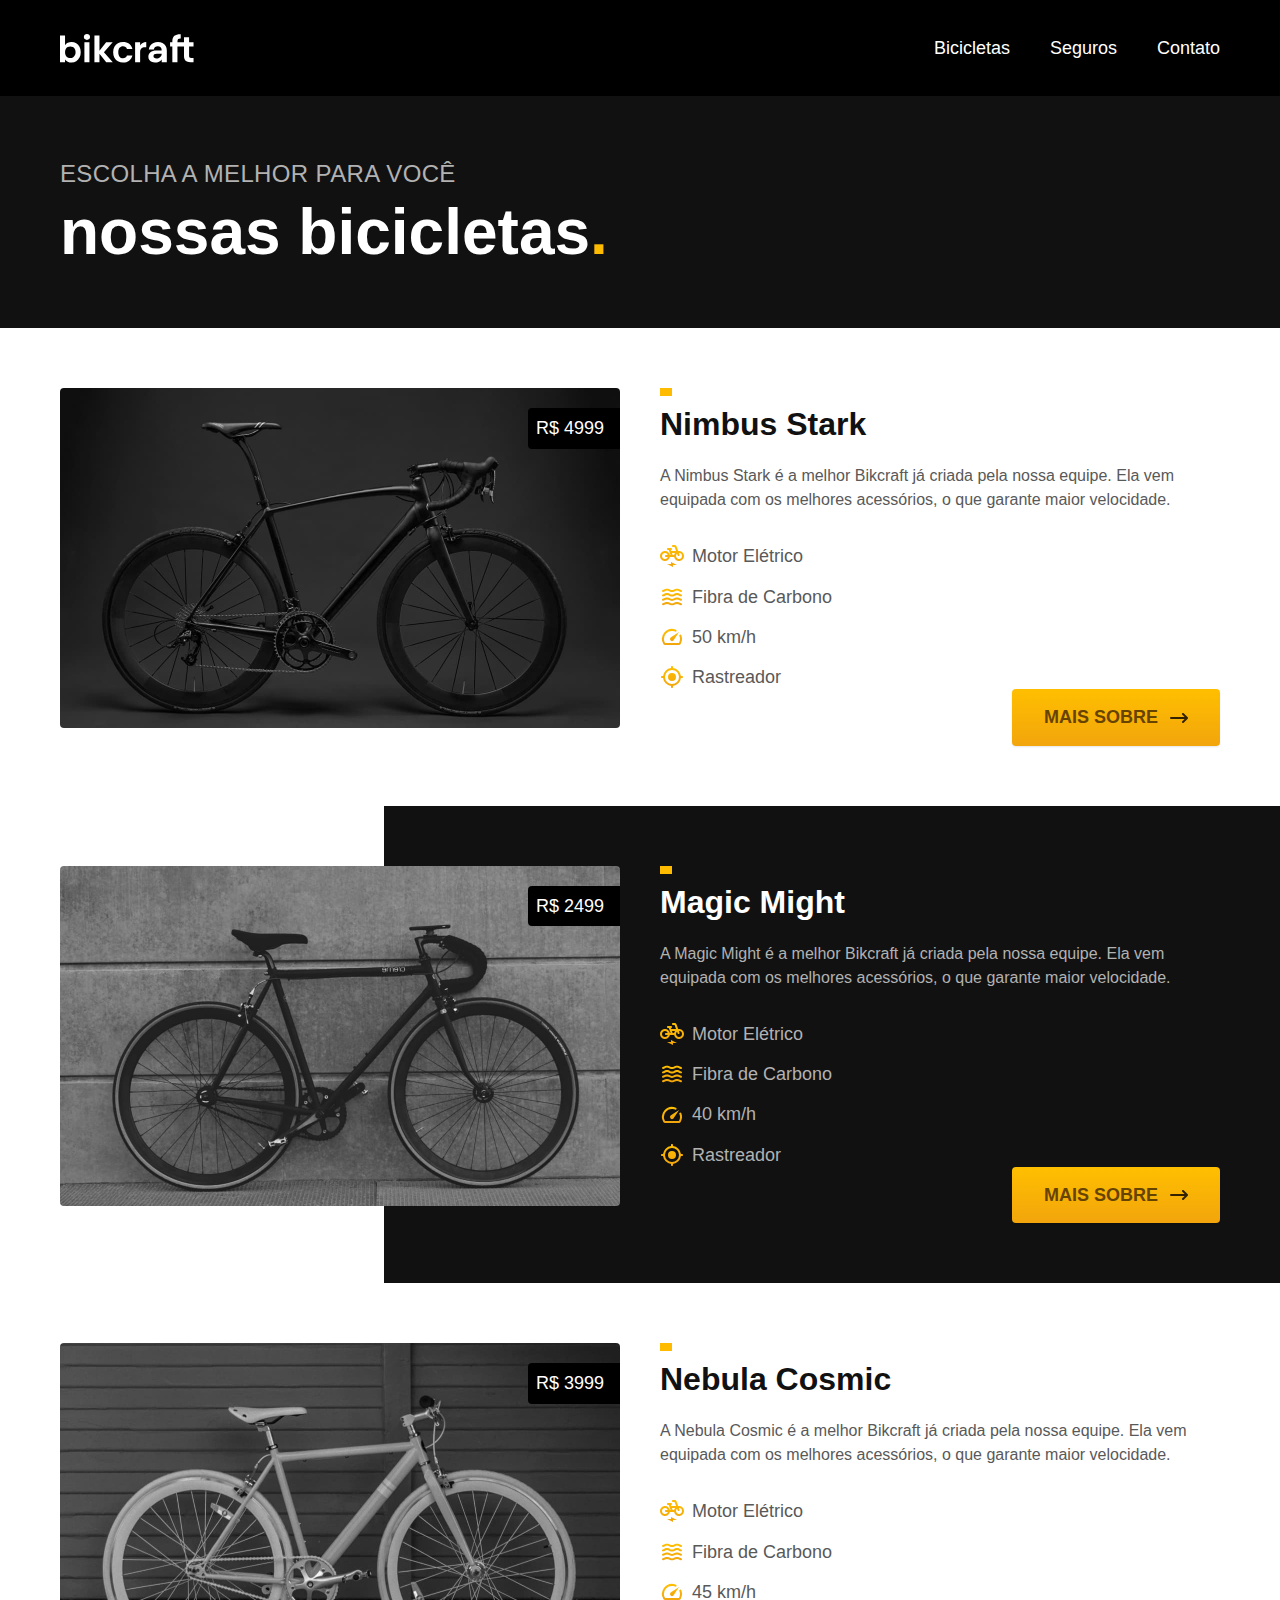
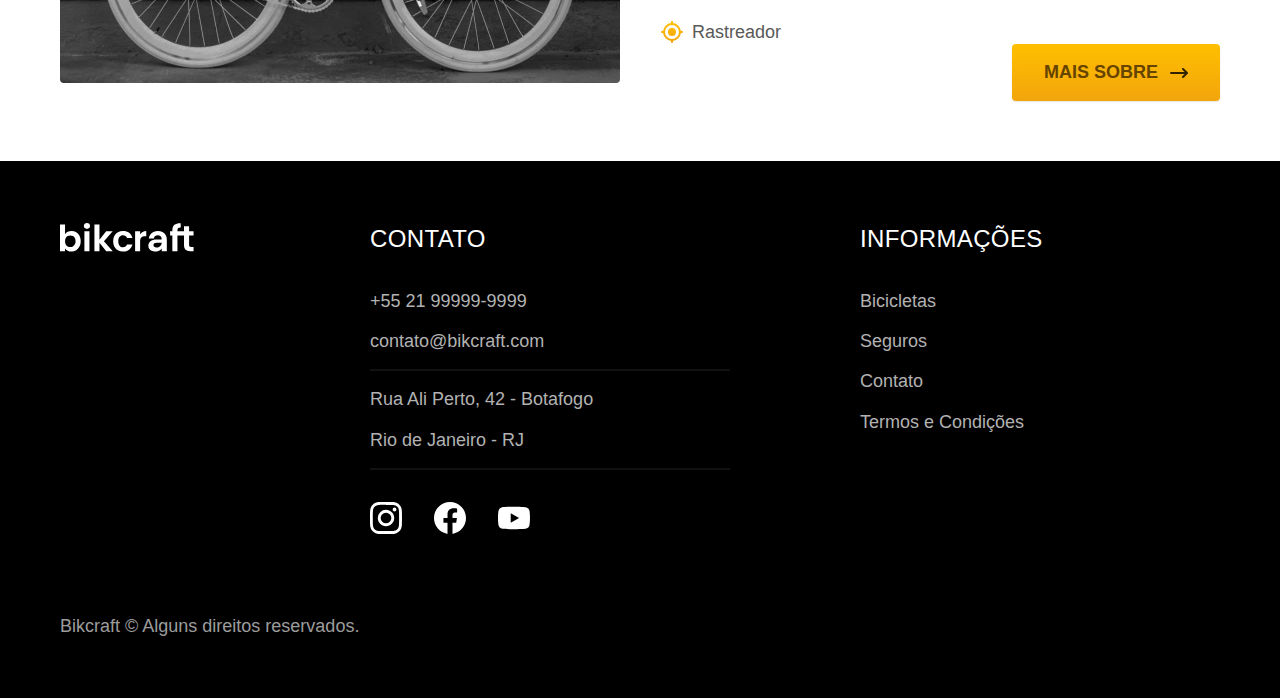
==== bicicletas.html @ b1b0389e "pagina bicicletas" ====
<!DOCTYPE html>

<html lang="pt-br">

<head>
    <meta charset="UTF-8">
    <meta name="viewport" content="width=device-width, initial-scale=1.0">
    <title>Nossas Bicicletas | Bikcraft - Bicicletas Elétricas</title>
    <meta name="description" content="Bicicletas">

    <link rel="stylesheet" href="./css/style.css">

</head>

<body id="bicicletas">
    <header class="header-bg">
        <div class="header container">
            <a href="./">
                <img src="./img/bikcraft.svg" alt="Bikcraft">
            </a>
            <nav aria-lavel="primaria">
                <ul class="header-menu font-1-m cor-0">
                    <li><a href="./bicicletas.html">Bicicletas</a></li>
                    <li><a href="./seguros.html">Seguros</a></li>
                    <li><a href="./contato.html">Contato</a></li>
                </ul>
            </nav>
        </div>
    </header>

    <main>
        <div class="titulo-bg">
            <div class="titulo container">
                <p class="font-2-l-b cor-5">Escolha a melhor para você</p>
                <h1 class="font-1-xxl cor-0">nossas bicicletas<span class="cor-p1">.</span></h1>
            </div>
        </div>

        <div class="bicicletas container">
            <div class="bicicletas-imagem">
                <img src="./img/bicicletas/nimbus.jpg" alt="Bicicleta preta">
                <span class="font-2-m cor-0">R$ 4999</span>
            </div>
            <div class="bicicletas-conteudo">
                <h2 class="font-1-xl">Nimbus Stark</h2>
                <p class="font-2-s cor-8">A Nimbus Stark é a melhor Bikcraft já criada pela nossa equipe. Ela vem equipada com os melhores acessórios, o que garante maior velocidade.</p>
                <ul class="font-1-m cor-8">
                    <li><img src="./img/icones/eletrica.svg" alt="">Motor Elétrico</li>
                    <li><img src="./img/icones/carbono.svg" alt="">Fibra de Carbono</li>
                    <li><img src="./img/icones/velocidade.svg" alt="">50 km/h</li>
                    <li><img src="./img/icones/rastreador.svg" alt="">Rastreador</li>
                </ul>
                <a class="botao seta" href="./bicicletas/nimbus.html">Mais Sobre</a>
            </div>
        </div>

        <div class="bicicletas-bg">
            <div class="bicicletas container">
                <div class="bicicletas-imagem">
                    <img src="./img/bicicletas/magic.jpg" alt="Bicicleta preta">
                    <span class="font-2-m cor-0">R$ 2499</span>
                </div>
                <div class="bicicletas-conteudo">
                    <h2 class="font-1-xl cor-0">Magic Might</h2>
                    <p class="font-2-s cor-5">A Magic Might é a melhor Bikcraft já criada pela nossa equipe. Ela vem equipada com os melhores acessórios, o que garante maior velocidade.</p>
                    <ul class="font-1-m cor-5">
                        <li><img src="./img/icones/eletrica.svg" alt="">Motor Elétrico</li>
                        <li><img src="./img/icones/carbono.svg" alt="">Fibra de Carbono</li>
                        <li><img src="./img/icones/velocidade.svg" alt="">40 km/h</li>
                        <li><img src="./img/icones/rastreador.svg" alt="">Rastreador</li>
                    </ul>
                    <a class="botao seta" href="./bicicletas/magic.html">Mais Sobre</a>
                </div>
            </div>
        </div>

        <div class="bicicletas container">
            <div class="bicicletas-imagem">
                <img src="./img/bicicletas/nebula.jpg" alt="Bicicleta preta">
                <span class="font-2-m cor-0">R$ 3999</span>
            </div>
            <div class="bicicletas-conteudo">
                <h2 class="font-1-xl">Nebula Cosmic</h2>
                <p class="font-2-s cor-8">A Nebula Cosmic é a melhor Bikcraft já criada pela nossa equipe. Ela vem equipada com os melhores acessórios, o que garante maior velocidade.</p>
                <ul class="font-1-m cor-8">
                    <li><img src="./img/icones/eletrica.svg" alt="">Motor Elétrico</li>
                    <li><img src="./img/icones/carbono.svg" alt="">Fibra de Carbono</li>
                    <li><img src="./img/icones/velocidade.svg" alt="">45 km/h</li>
                    <li><img src="./img/icones/rastreador.svg" alt="">Rastreador</li>
                </ul>
                <a class="botao seta" href="./bicicletas/nebula.html">Mais Sobre</a>
            </div>
        </div>

    </main>

    <footer class="footer-bg">
        <div class="footer container">
            <img src="./img/bikcraft.svg" alt="Bikcraft">
            <div class="footer-contato">
                <h3 class="font-2-l-b cor-0">Contato</h3>
                <ul class="font-2-m cor-5">
                    <li><a href="tel:+5521999999999">+55 21 99999-9999</a></li>
                    <li><a href="mailto:contato@bikcraft.com">contato@bikcraft.com</a></li>
                    <li>Rua Ali Perto, 42 - Botafogo</li>
                    <li>Rio de Janeiro - RJ</li>
                </ul>
                <div class="footer-redes">
                    <a href="./">
                        <img src="./img/redes/instagram.svg" alt="Instagram">
                    </a>
                    <a href="./">
                        <img src="./img/redes/facebook.svg" alt="Facebook">
                    </a>
                    <a href="./">
                        <img src="./img/redes/youtube.svg" alt="Youtube">
                    </a>
                </div>
            </div>
            <div class="footer-informacoes">
                <h3 class="font-2-l-b cor-0">Informações</h3>
                <nav>
                    <ul class="font-1-m cor-5">
                        <li><a href="./bicicletas.html">Bicicletas</a></li>
                        <li><a href="./seguros.html">Seguros</a></li>
                        <li><a href="./contato.html">Contato</a></li>
                        <li><a href="./termos.html">Termos e Condições</a></li>
                    </ul>
                </nav>
            </div>
            <p class="footer-copy font-2-m cor-6">Bikcraft © Alguns direitos reservados.</p>
        </div>
    </footer>
</body>

</html>
---- css/style.css ----
@import "./global/global.css";
@import "./utilidades/tipografia.css";
@import "./utilidades/cores.css";

@import "./global/header.css";
@import "./global/footer.css";

/* Utilidades */
@import "./utilidades/componentes.css";

/* Home */
@import "./home/introducao.css";
@import "./home/tecnologia.css";
@import "./home/parceiros.css";
@import "./home/depoimento.css";

/* Bicicletas */
@import "./bicicletas/bicicletas-lista.css";
@import "./bicicletas/bicicletas.css";

/* Seguros */
@import "./seguros/seguros.css";

/* Termos */
@import "./termos/termos.css";
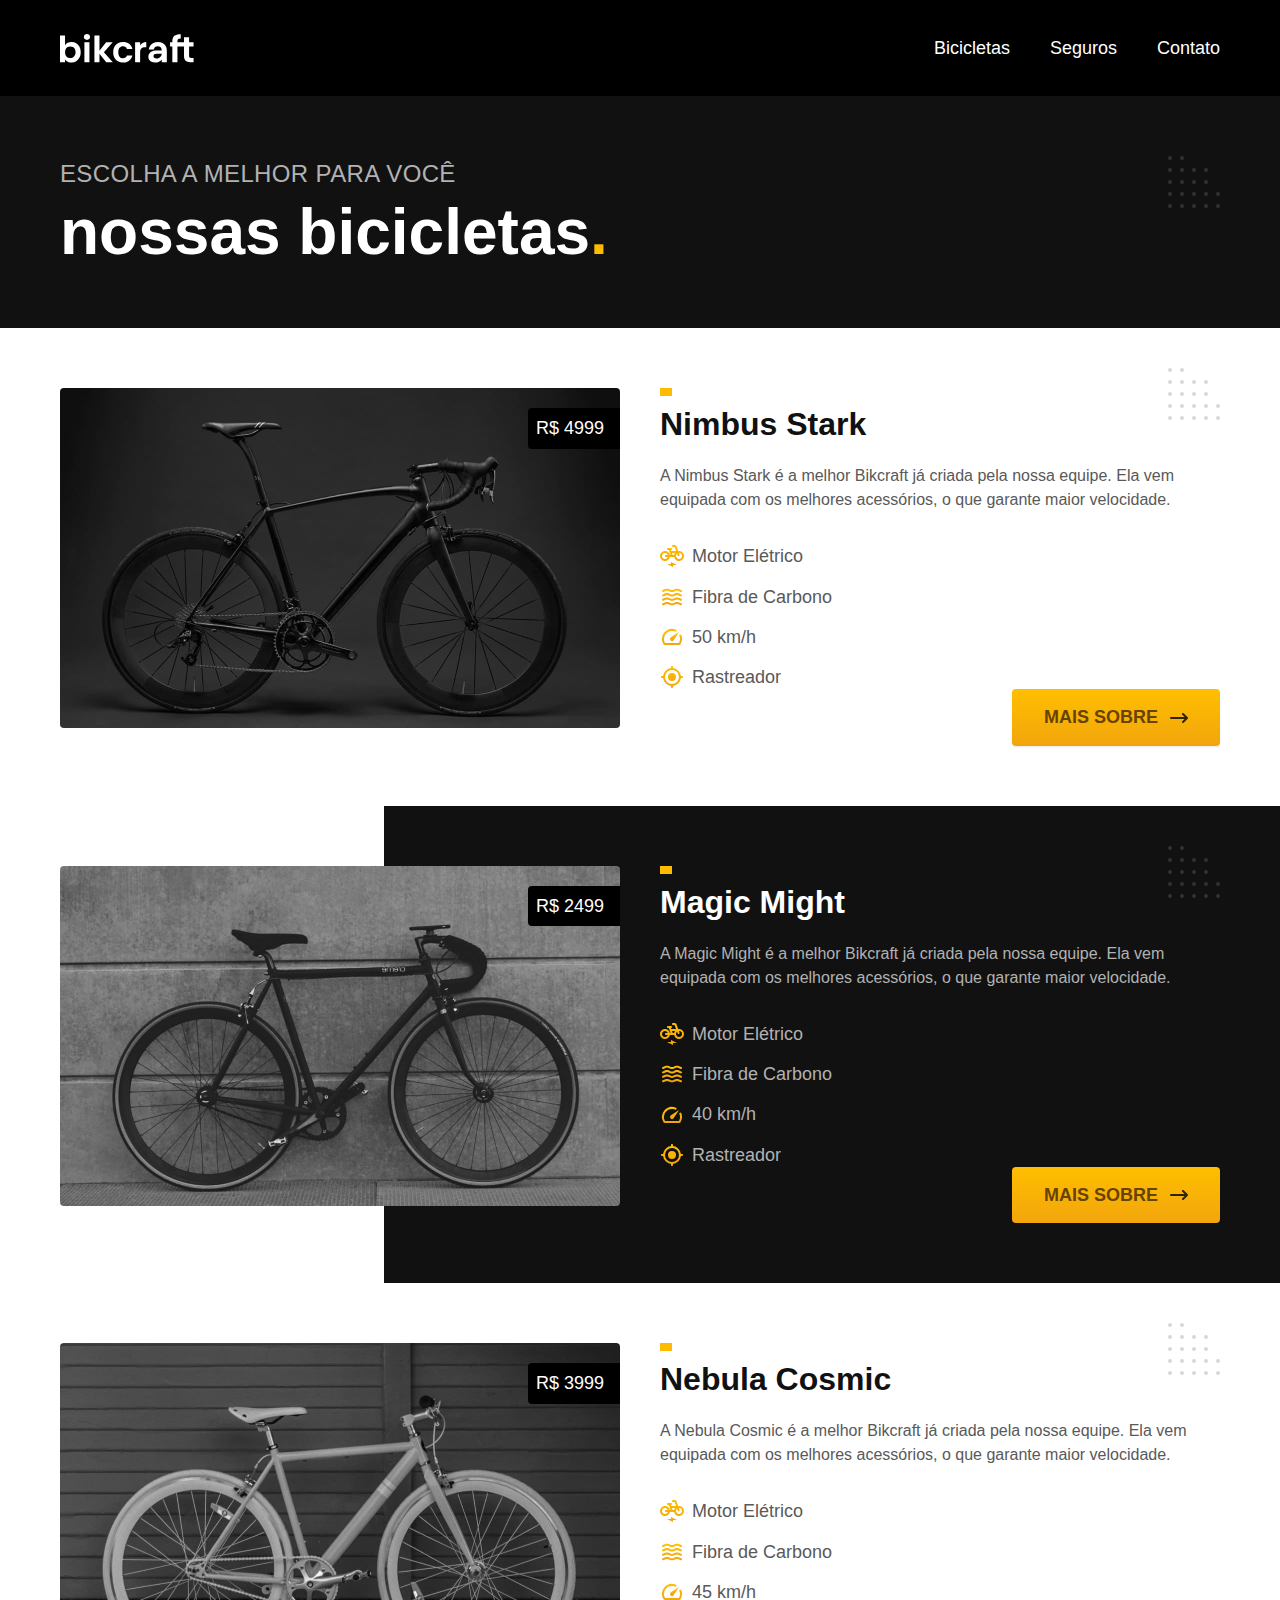
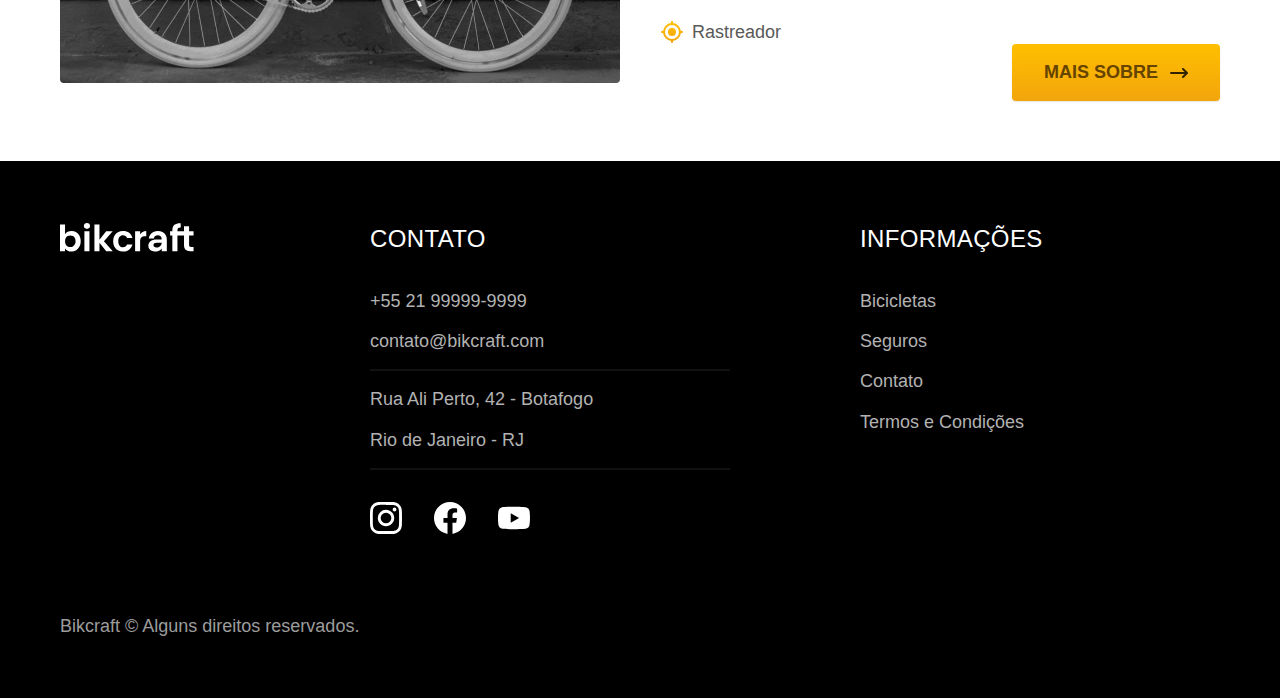
==== commit b734cda9: "otimizacao" ====
--- a/bicicletas.html
+++ b/bicicletas.html
@@ -5,9 +5,10 @@
 <head>
     <meta charset="UTF-8">
     <meta name="viewport" content="width=device-width, initial-scale=1.0">
-    <title>Nossas Bicicletas | Bikcraft - Bicicletas Elétricas</title>
+    <title>Nossas Bicicletas | Bikcraft</title>
     <meta name="description" content="Bicicletas">
 
+    <link rel="preload" href="./css/style.css" as="style">
     <link rel="stylesheet" href="./css/style.css">
 
 </head>
--- a/css/style.css
+++ b/css/style.css
@@ -7,6 +7,7 @@
 
 /* Utilidades */
 @import "./utilidades/componentes.css";
+@import "./utilidades/formulario.css";
 
 /* Home */
 @import "./home/introducao.css";
@@ -18,8 +19,21 @@
 @import "./bicicletas/bicicletas-lista.css";
 @import "./bicicletas/bicicletas.css";
 
+/* Bicicleta */
+@import "./bicicleta/bicicleta.css";
+@import "./bicicleta/seguro.css";
+
 /* Seguros */
 @import "./seguros/seguros.css";
+@import "./seguros/vantagens.css";
+@import "./seguros/perguntas.css";
+
+/* Contato */
+@import "./contato/contato.css";
+@import "./contato/lojas.css";
+
+/* Contato */
+@import "./orcamento/orcamento.css";
 
 /* Termos */
 @import "./termos/termos.css";
--- a/css/style.css
+++ b/css/style.css
@@ -7,6 +7,7 @@
 
 /* Utilidades */
 @import "./utilidades/componentes.css";
+@import "./utilidades/formulario.css";
 
 /* Home */
 @import "./home/introducao.css";
@@ -18,8 +19,21 @@
 @import "./bicicletas/bicicletas-lista.css";
 @import "./bicicletas/bicicletas.css";
 
+/* Bicicleta */
+@import "./bicicleta/bicicleta.css";
+@import "./bicicleta/seguro.css";
+
 /* Seguros */
 @import "./seguros/seguros.css";
+@import "./seguros/vantagens.css";
+@import "./seguros/perguntas.css";
+
+/* Contato */
+@import "./contato/contato.css";
+@import "./contato/lojas.css";
+
+/* Contato */
+@import "./orcamento/orcamento.css";
 
 /* Termos */
 @import "./termos/termos.css";
